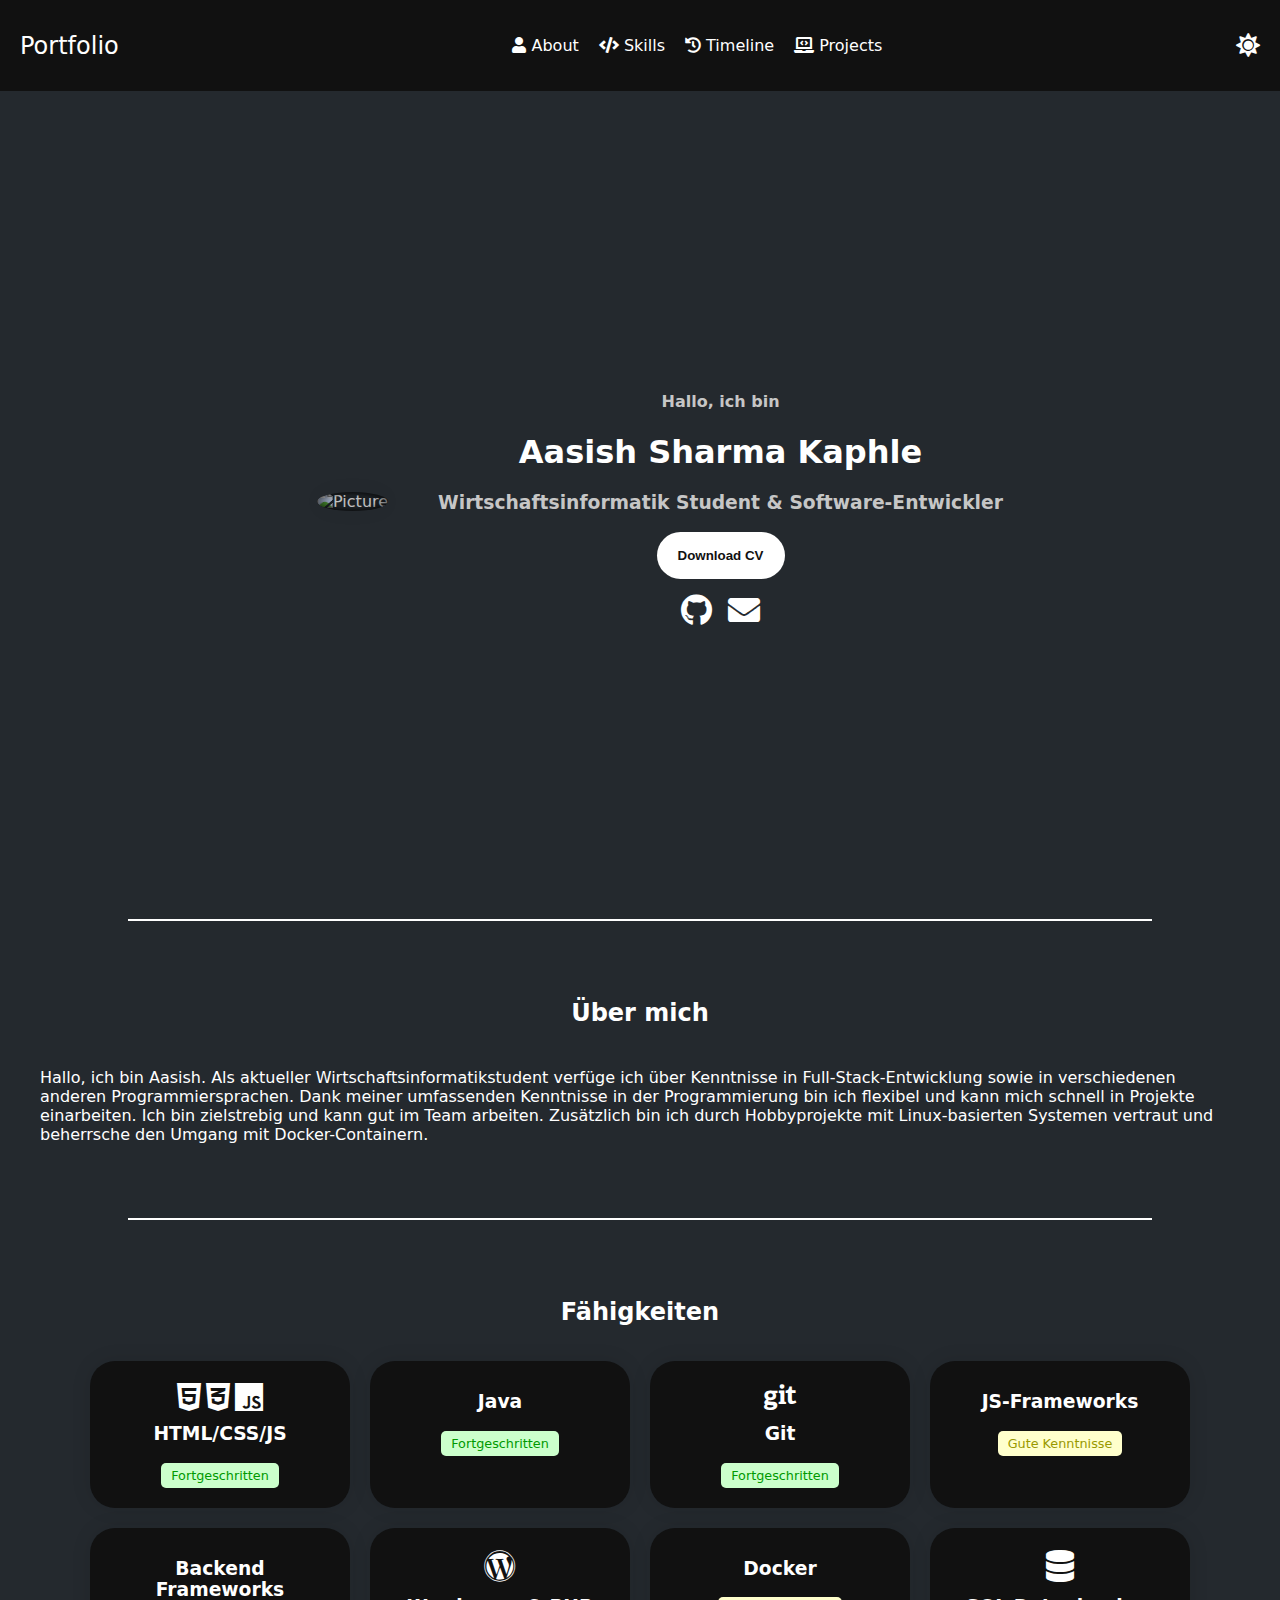
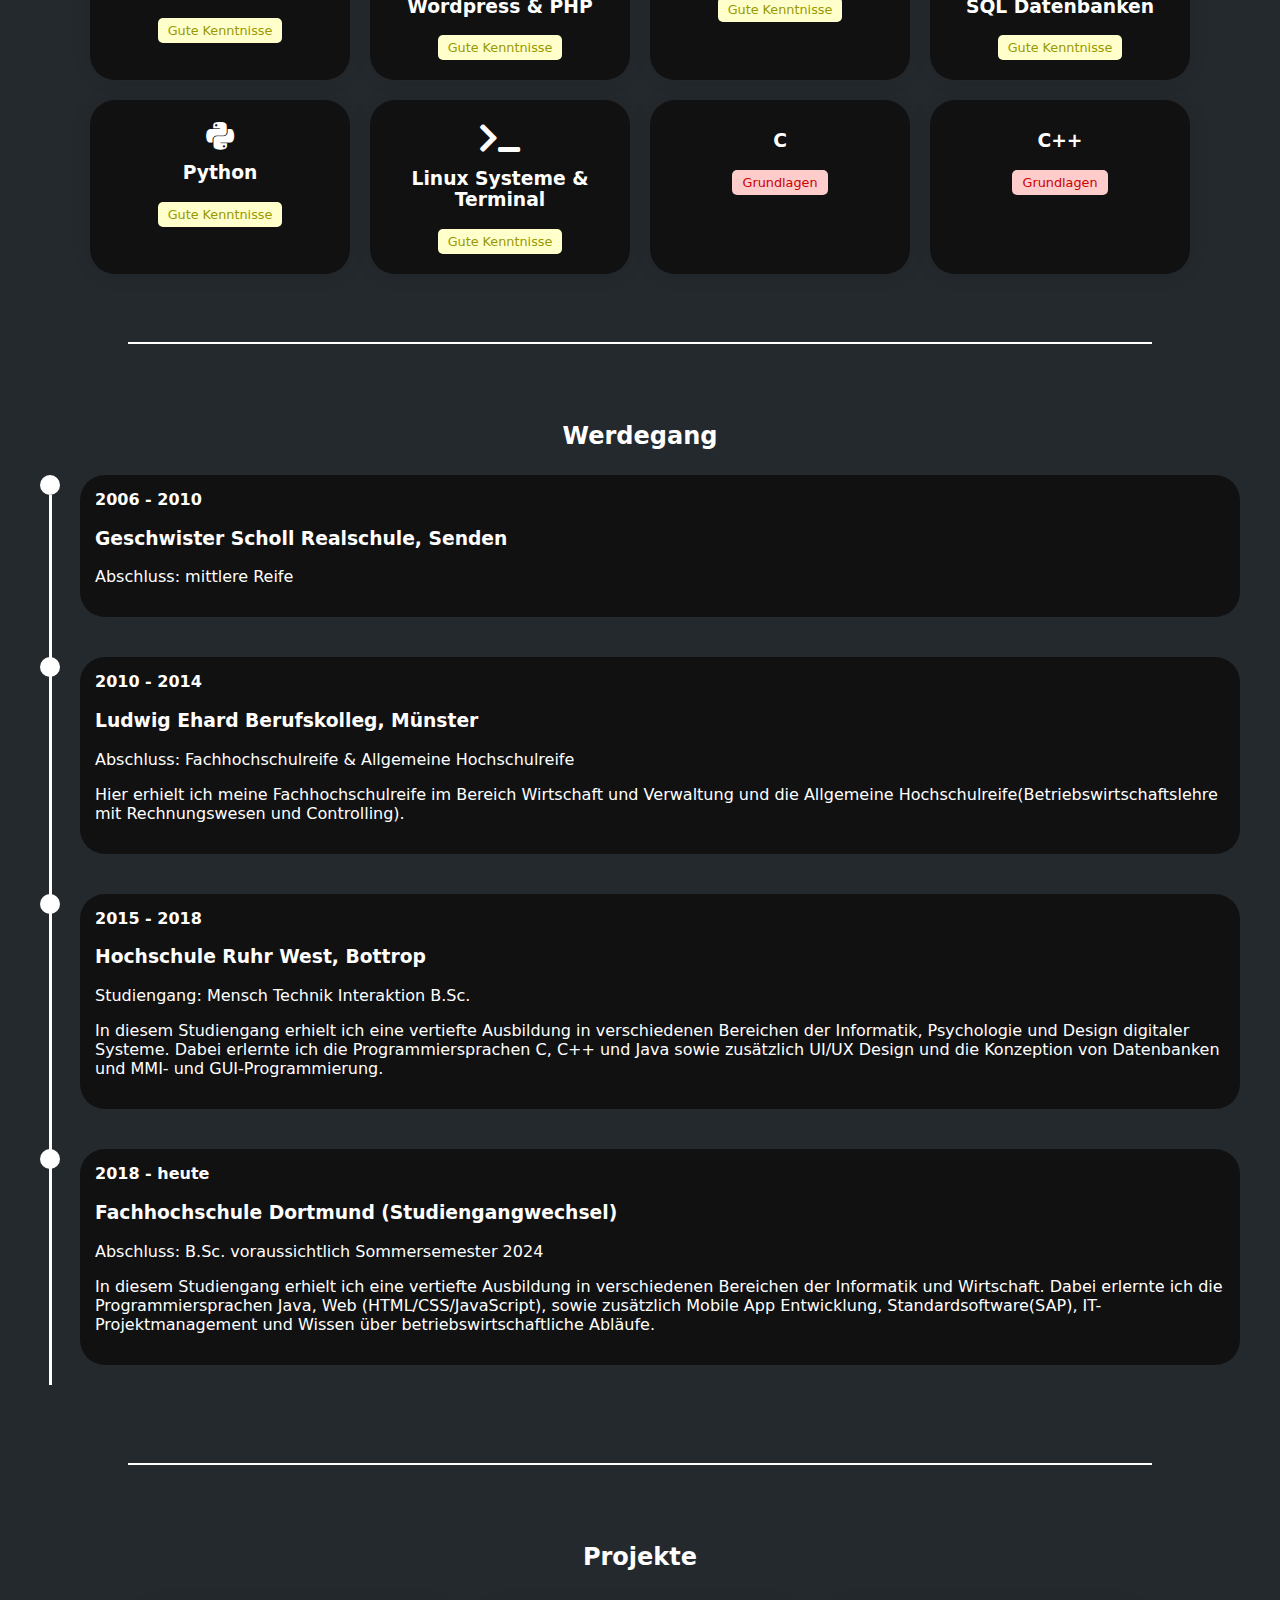
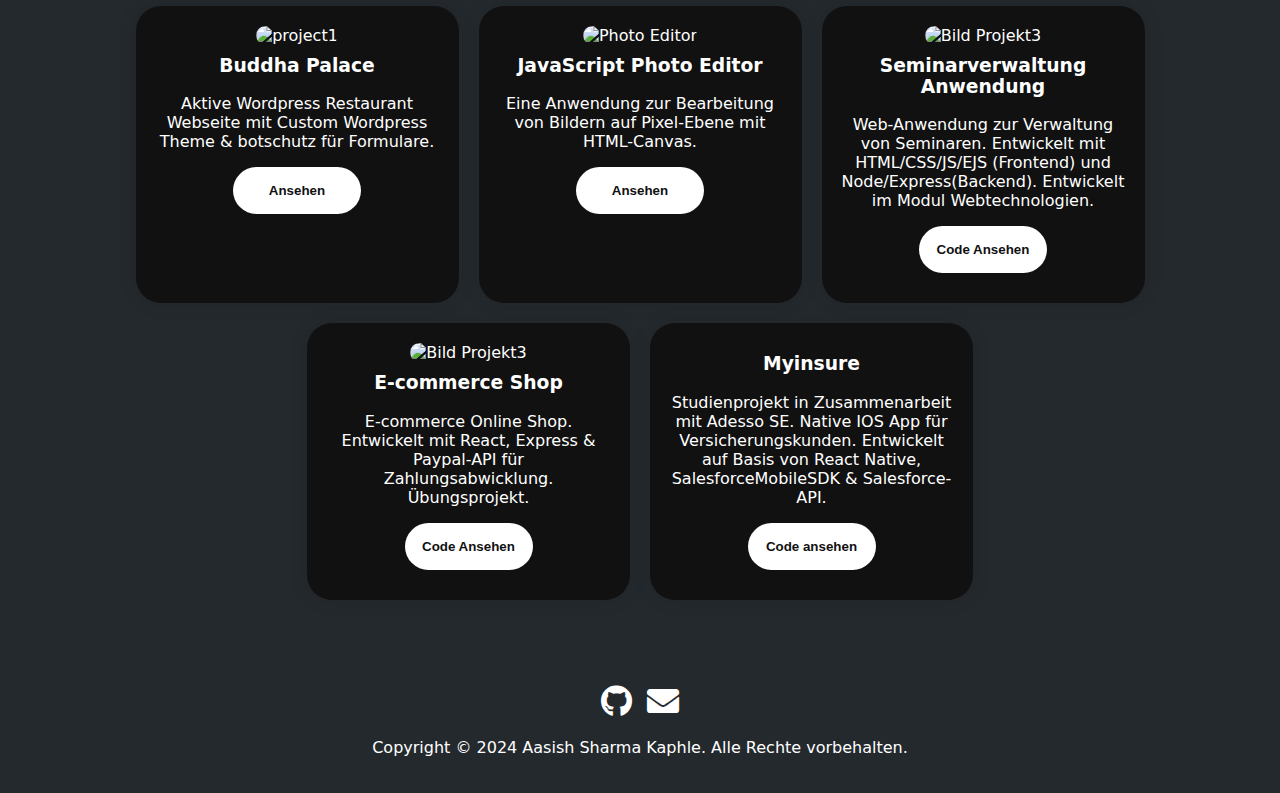
==== index.html @ c6741b60 "index-changes" ====
<!DOCTYPE html>
<html lang="de">

<head>
    <meta charset="UTF-8">
    <meta name="viewport" content="width=device-width, initial-scale=1.0">
    <title>Portfolio</title>
    <link rel="stylesheet" href="style.css">
    <link rel="stylesheet" href="https://cdnjs.cloudflare.com/ajax/libs/font-awesome/5.15.3/css/all.min.css">
    <link rel="stylesheet" type='text/css' href="https://cdn.jsdelivr.net/gh/devicons/devicon@latest/devicon.min.css" />
</head>

<body>
    <header>
        <nav>
            <div class="logo">Portfolio</div>
            <ul class="nav-links">
                <li><a href="#about"><i class="fas fa-user"></i> About</a></li>
                <li><a href="#skills"><i class="fas fa-code"></i> Skills</a></li>
                <li><a href="#timeline"><i class="fas fa-history"></i> Timeline</a></li>
                <li><a href="#projects"><i class="fas fa-laptop-code"></i> Projects</a></li>
            </ul>
            <div class="toggles">
                <div class="dark-mode-toggle"><i class="fas fa-moon"></i></div>
                <div id="ha-toggle"><i class="fa fa-bars"></i></div>
            </div>
        </nav>
    </header>

    <section id="intro">
        <div class="container">
            <div id="profile">
                <figure id="bild">
                    <img src="https://buddha-palace.de/wp-content/uploads/2024/05/420.png" alt="Picture"
                        class="profile-pic">
                </figure>
                <div id="intro-txt">
                    <h4 class="greyh">Hallo, ich bin</h4>
                    <h1 id="introh1">Aasish Sharma Kaphle</h1>
                    <h3 class="greyh">Wirtschaftsinformatik Student & Software-Entwickler</h3>
                    <div id="gm">
                        <div>
                            <button class="btn" onclick="location.href=''">
                                Download CV
                            </button>
                        </div>
                        <a href="https://github.com/AashSK" target="_blank"><i class="fab fa-github"></i></a>
                        <a href="mailto:aashis@live.de"><i class="fa fa-envelope" aria-hidden="true"></i>
                        </a>
                    </div>
                </div>
            </div>
        </div>
    </section>
    <hr>
    <section id="about">
        <div class="container">
            <h2>Über mich</h2>
            <div id="aboutsection">
                <p>Hallo, ich bin Aasish. Als aktueller Wirtschaftsinformatikstudent verfüge ich über Kenntnisse in
                    Full-Stack-Entwicklung sowie in
                    verschiedenen anderen Programmiersprachen. Dank meiner umfassenden Kenntnisse in der
                    Programmierung bin ich flexibel und kann mich schnell in Projekte einarbeiten. Ich bin zielstrebig
                    und kann gut im Team arbeiten. Zusätzlich bin
                    ich durch Hobbyprojekte mit Linux-basierten Systemen vertraut und beherrsche den Umgang mit
                    Docker-Containern.
                </p>
            </div>
        </div>
    </section>
    <hr>
    <section id="skills">
        <div class="container">
            <h2>Fähigkeiten</h2>
            <div class="card-container">
                <div class="card">
                    <i class="fab fa-html5"></i>
                    <i class="fab fa-css3-alt"></i>
                    <i class="fab fa-js"></i>
                    <h3>HTML/CSS/JS</h3>
                    <div class="skill-level advanced">Fortgeschritten</div>
                </div>
                <div class="card">
                    <i class="devicon-java-plain"></i>
                    <h3>Java</h3>
                    <div class="skill-level advanced">Fortgeschritten</div>
                </div>
                <div class="card">
                    <i class="fab fa-git"></i>
                    <h3>Git</h3>
                    <div class="skill-level advanced">Fortgeschritten</div>
                </div>
                <div class="card">
                    <i class="devicon-react-original"></i>
                    <i class="devicon-angular-plain"></i>
                    <h3>JS-Frameworks</h3>
                    <div class="skill-level intermediate">Gute Kenntnisse</div>
                </div>
                <div class="card">
                    <i class="devicon-nodejs-plain-wordmark"></i>
                    <i class="devicon-express-original"></i>
                    <i class="devicon-django-plain"></i>
                    <h3>Backend Frameworks</h3>
                    <div class="skill-level intermediate">Gute Kenntnisse</div>
                </div>
                <div class="card">
                    <i class="fab fa-wordpress"></i>
                    <i class="devicon-php-plain"></i>
                    <h3>Wordpress & PHP</h3>
                    <div class="skill-level intermediate">Gute Kenntnisse</div>
                </div>
                <div class="card">
                    <i class="devicon-docker-plain"></i>
                    <h3>Docker</h3>
                    <div class="skill-level intermediate">Gute Kenntnisse</div>
                </div>
                <div class="card">
                    <i class="fa fa-database" aria-hidden="true"></i>
                    <i class="devicon-postgresql-plain"></i>
                    <h3>SQL Datenbanken</h3>
                    <div class="skill-level intermediate">Gute Kenntnisse</div>
                </div>
                <div class="card">
                    <i class="fab fa-python"></i>
                    <h3>Python</h3>
                    <div class="skill-level intermediate">Gute Kenntnisse</div>
                </div>
                <div class="card">
                    <i class="devicon-linux-plain"></i>
                    <i class="fa fa-terminal" aria-hidden="true"></i>
                    <h3>Linux Systeme & Terminal</h3>
                    <div class="skill-level intermediate">Gute Kenntnisse</div>
                </div>
                <div class="card">
                    <i class="devicon-c-plain"></i>
                    <h3>C</h3>
                    <div class="skill-level basic">Grundlagen</div>
                </div>
                <div class="card">
                    <i class="devicon-cplusplus-plain"></i>
                    <h3>C++</h3>
                    <div class="skill-level basic">Grundlagen</div>
                </div>
            </div>
        </div>
    </section>
    <hr>

    <section id="timeline" class="section">
        <div class="container">
            <h2>Werdegang</h2>
            <div class="timeline">
                <div class="timeline-item">
                    <div class="timeline-dot"></div>
                    <div class="timeline-content">
                        <div class="timeline-date">2006 - 2010</div>
                        <h3>Geschwister Scholl Realschule, Senden</h3>
                        <p>Abschluss: mittlere Reife</p>
                    </div>
                </div>
                <div class="timeline-item">
                    <div class="timeline-dot"></div>
                    <div class="timeline-content">
                        <div class="timeline-date">2010 - 2014</div>
                        <h3>Ludwig Ehard Berufskolleg, Münster</h3>
                        <p>Abschluss: Fachhochschulreife & Allgemeine Hochschulreife</p>
                        <p>Hier erhielt ich meine Fachhochschulreife
                            im Bereich Wirtschaft und Verwaltung und die Allgemeine
                            Hochschulreife(Betriebswirtschaftslehre mit Rechnungswesen und Controlling). </p>
                    </div>
                </div>
                <div class="timeline-item">
                    <div class="timeline-dot"></div>
                    <div class="timeline-content">
                        <div class="timeline-date">2015 - 2018</div>
                        <h3>Hochschule Ruhr West, Bottrop</h3>
                        <p>Studiengang: Mensch Technik Interaktion B.Sc.</p>
                        <p>In diesem Studiengang erhielt ich eine vertiefte Ausbildung in verschiedenen Bereichen der
                            Informatik, Psychologie und Design digitaler Systeme. Dabei erlernte ich die
                            Programmiersprachen C, C++ und Java sowie zusätzlich UI/UX Design und die Konzeption von
                            Datenbanken und
                            MMI- und GUI-Programmierung.</p>
                    </div>
                </div>
                <div class="timeline-item">
                    <div class="timeline-dot"></div>
                    <div class="timeline-content">
                        <div class="timeline-date">2018 - heute</div>
                        <h3>Fachhochschule Dortmund (Studiengangwechsel)</h3>
                        <p>Abschluss: B.Sc. voraussichtlich Sommersemester 2024</p>
                        <p>In diesem Studiengang erhielt ich eine vertiefte Ausbildung in verschiedenen Bereichen der
                            Informatik und Wirtschaft. Dabei erlernte ich die Programmiersprachen Java, Web
                            (HTML/CSS/JavaScript), sowie zusätzlich Mobile App Entwicklung, Standardsoftware(SAP),
                            IT-Projektmanagement und Wissen über betriebswirtschaftliche Abläufe.</p>
                    </div>
                </div>
            </div>
        </div>
    </section>
    <hr>
    <section id="projects">
        <div class="container">
            <h2>Projekte</h2>
            <div class="card-container">
                <div class="card">
                    <img src="/aash-portfolio/assets/bp.png" alt="project1">
                    <h3>Buddha Palace</h3>
                    <p>Aktive Wordpress Restaurant Webseite mit Custom Wordpress Theme & botschutz für Formulare.</p>
                    <button class="btn" onclick="location.href='https://buddha-palace.de'">
                        Ansehen
                    </button>
                </div>
                <div class="card">
                    <img src="/aash-portfolio/assets/Pedit.png" alt="Photo Editor">
                    <h3>JavaScript Photo Editor</h3>
                    <p>Eine Anwendung zur Bearbeitung von Bildern auf Pixel-Ebene mit HTML-Canvas.</p>
                    <button class="btn" onclick="location.href='/aash-portfolio/projects/Photo-Editor/index.html'">
                        Ansehen
                    </button>
                </div>
                <div class="card">
                    <img src="/aash-portfolio/assets/seminar.png" alt="Bild Projekt3">
                    <h3>Seminarverwaltung Anwendung</h3>
                    <p>Web-Anwendung zur Verwaltung von Seminaren. Entwickelt mit HTML/CSS/JS/EJS (Frontend) und
                        Node/Express(Backend). Entwickelt im Modul Webtechnologien.</p>
                    <button class="btn" onclick="location.href='https://github.com/AashSK/Seminarverwaltung'">
                        Code Ansehen
                    </button>
                </div>
                <div class="card">
                    <img src="/aash-portfolio/assets/onlineshop.png" alt="Bild Projekt3">
                    <h3>E-commerce Shop</h3>
                    <p>E-commerce Online Shop. Entwickelt mit React, Express & Paypal-API für Zahlungsabwicklung.
                        Übungsprojekt.</p>
                    <button class="btn" onclick="location.href='https://github.com/AashSK/Seminarverwaltung'">
                        Code Ansehen
                    </button>
                </div>
                <div class="card">
                    <h3>Myinsure</h3>
                    <p>Studienprojekt in Zusammenarbeit mit Adesso SE. Native IOS App für Versicherungskunden.
                        Entwickelt auf Basis von React Native, SalesforceMobileSDK & Salesforce-API.</p>
                    <button class="btn" onclick="location.href='https://github.com/AashSK/myinsure'">
                        Code ansehen
                    </button>
                </div>
            </div>
        </div>
    </section>

    <footer>
        <a href="https://github.com/AashSK" target="_blank"><i class="fab fa-github"></i></a>
        <a href="mailto:aashis@live.de"><i class="fa fa-envelope" aria-hidden="true"></i>
        </a>
        <p>Copyright &#169; 2024 Aasish Sharma Kaphle. Alle Rechte vorbehalten.</p>
    </footer>

    <script src="script.js"></script>
</body>

</html>
---- style.css ----
html {
    scroll-behavior: smooth;
    scroll-snap-type: y mandatory;
    -webkit-font-smoothing: antialiased;
}

:root {
    --primary-color: #24292e;
    --secondary-color: #fff;
    --dark-color: #111;
    --light-color: #f2f2f2;
}

body {
    font-family: system-ui, -apple-system, BlinkMacSystemFont, 'Segoe UI', Roboto, Oxygen, Ubuntu, Cantarell, 'Open Sans', 'Helvetica Neue', sans-serif;
    background-color: #f2f2f2;
    color: var(--primary-color);
    transition: background-color 0.5s, color 0.5s;
    margin: 0;
    padding: 0;
}

header {
    top: 0;
    left: 0;
    position: sticky;
    background-color: var(--primary-color);
    color: var(--secondary-color);
    padding: 20px 0;
    z-index: 1;
}

nav {
    display: flex;
    justify-content: space-between;
    align-items: center;
    padding: 0 20px;
}

.logo {
    font-size: 1.5em;
}

.nav-links {
    list-style-type: none;
    display: flex;
    gap: 20px;
}

.nav-links li a {
    color: var(--secondary-color);
    text-decoration: none;
}

.nav-links li a:hover {
    text-decoration: underline;
}

.toggles {
    display: flex;
    gap: 20px;
}

nav #ha-toggle {
    display: none;
}

section {
    padding: 50px 0;
}

section h2 {
    margin-bottom: 25px;
    text-align: center;
}

img {
    border-radius: 50%;
    max-width: 100%;
    height: auto;
}

#bild {
    border-radius: 50%;
    box-shadow: 0 0 20px rgba(0, 0, 0, 0.05);
    position: relative;
    overflow: hidden;
}

#bild::before {
    content: "";
    position: absolute;
    top: 0;
    left: 0;
    width: 100%;
    height: 100%;
    background: radial-gradient(ellipse at center, rgba(0, 0, 0, 0.25) 45%, rgba(0, 0, 0, 1) 100%);
}

#bild img {
    display: block;
}

#introh1 {
    font-size: xx-large;
    position: relative;
    animation: waviy 3s infinite;
    animation-delay: calc(.1s * var(--i));
}

@keyframes waviy {

    0%,
    40%,
    100% {
        transform: translateY(0)
    }

    20% {
        transform: translateY(-10px)
    }
}

.btn {
    font-weight: 600;
    transition: all 300ms ease;
    padding: 1rem;
    width: 8rem;
    border: none;
    border-radius: 2rem;
    margin-bottom: 10px;
    color: var(--secondary-color);
    background-color: var(--primary-color);
    transition: transform 0.3s ease;
    cursor: pointer;
}

.btn:hover {
    transform: translateY(-3px);
}

.dark .btn {
    color: var(--dark-color);
    background-color: var(--secondary-color);
}

.greyh {
    color: #545454;
}

.dark .greyh {
    color: #c6c6c6;
}

#profile {
    display: flex;
    flex-flow: row wrap;
    align-items: center;
    height: 80vh;
    justify-content: center;
    text-align: center;
    gap: 10px;
}

#profile i {
    font-size: 2em;
    color: var(--primary-color);
    margin: 5px;
}

.dark #profile i {
    color: var(--secondary-color);
}

#gm {
    text-align: center;
}

#aboutsection {
    display: flex;
    flex-flow: row wrap;
}


hr {
    width: 80%;
    height: 2px;
    background: var(--primary-color);
    border: 0;
}

.dark hr {
    background: var(--secondary-color);
}

.container {
    max-width: 1200px;
    margin: 0 auto;
    padding: 0 20px;
}

.card-container {
    display: flex;
    flex-wrap: wrap;
    justify-content: center;
}

.card {
    background-color: var(--secondary-color);
    box-shadow: 0 0 20px rgba(0, 0, 0, 0.1);
    border-radius: 25px;
    padding: 20px;
    margin: 10px;
    text-align: center;
    width: 220px;
    transition: transform 0.3s ease;
}

.card:hover {
    transform: translateY(-5px);
}


.card i {
    font-size: 2em;
    color: var(--primary-color);
}

.card h3 {
    margin-top: 10px;
}

footer {
    background-color: var(--primary-color);
    color: var(--secondary-color);
    text-align: center;
    padding: 20px 0;
}

footer i {
    font-size: 2em;
    color: var(--secondary-color);
    margin: 5px;
}

.dark footer i {
    color: var(--secondary-color);
}

.dark-mode-toggle {
    cursor: pointer;
}

.dark-mode-toggle i {
    font-size: 1.5em;
}

.timeline {
    position: relative;
}

.timeline-item {
    display: flex;
    margin-bottom: 40px;
}

.timeline-dot {
    width: 20px;
    height: 20px;
    background-color: var(--primary-color);
    border-radius: 50%;
    margin-right: 20px;
}

.timeline-content {
    flex: 1;
    padding: 15px;
    border-radius: 25px;
    background-color: var(--secondary-color);
}

.timeline-date {
    font-weight: bold;
    margin-bottom: 10px;
    color: var(--primary-color);
}

.timeline-item::after {
    content: '';
    position: absolute;
    width: 3px;
    height: 100%;
    background-color: var(--primary-color);
    left: 9px;
    top: 20px;
}

/* Dark mode */
.dark {
    background-color: var(--primary-color);
    color: var(--secondary-color);
}

.dark header {
    background-color: var(--dark-color);
}

.dark nav {
    background-color: var(--dark-color);
}

.dark .nav-links li a {
    color: var(--secondary-color);
}

.dark .card {
    background-color: var(--dark-color);
    color: var(--secondary-color);
}

.dark .card i {
    color: var(--secondary-color);
}

.dark .timeline-item::after {
    background-color: var(--secondary-color);
}

.dark .timeline-content {
    background-color: var(--dark-color);
    border-color: var(--secondary-color);
    color: var(--secondary-color);
}

.dark .timeline-dot {
    width: 20px;
    height: 20px;
    background-color: var(--secondary-color);
    border-radius: 50%;
    margin-right: 20px;
}

.dark .timeline-date {
    font-weight: bold;
    margin-bottom: 10px;
    color: var(--secondary-color);
}

.skill-level {
    display: inline-block;
    padding: 5px 10px;
    border-radius: 5px;
    font-size: 0.8em;
}

.basic {
    background-color: #ffcccc;
    color: #cc0000;
}

.intermediate {
    background-color: #ffffcc;
    color: #999900;
}

.advanced {
    background-color: #ccffcc;
    color: #009900;
}

#projects .container {
    flex: 1;
    width: 90vw;
}

#projects img {
    border-radius: 25px;
}

#projects .card {
    width: calc(25% - 5px);
    min-width: 220px;
}

@media screen and (max-width: 768px) {

    #intro {
        height: 83vh;
        text-align: center;
    }

    #profile {
        gap: 5px;
        height: 55vh;
        align-items: center;
    }

    nav #ha-toggle {
        display: block;
    }

    nav .fa-bars {
        font-size: 1.5em;
        cursor: pointer;
    }

    nav .fa-times {
        font-size: 1.5em;
        cursor: pointer;
    }

    .nav-links {
        display: none;
    }

    nav.active .nav-links {
        display: flex;
        flex-direction: column;
        width: 100vw;
        align-items: center;
        position: fixed;
        gap: 0;
        top: 53px;
        background-color: var(--primary-color);
        padding: 15px 0 15px 0;
        left: 0;
        border-top: #fff 1px solid;
    }

    nav.active .nav-links li {
        width: 100%;
        text-align: center;
        padding: 15px 0 15px 0;
    }

    nav.active .nav-links li:hover {
        background-color: #111;
    }
}
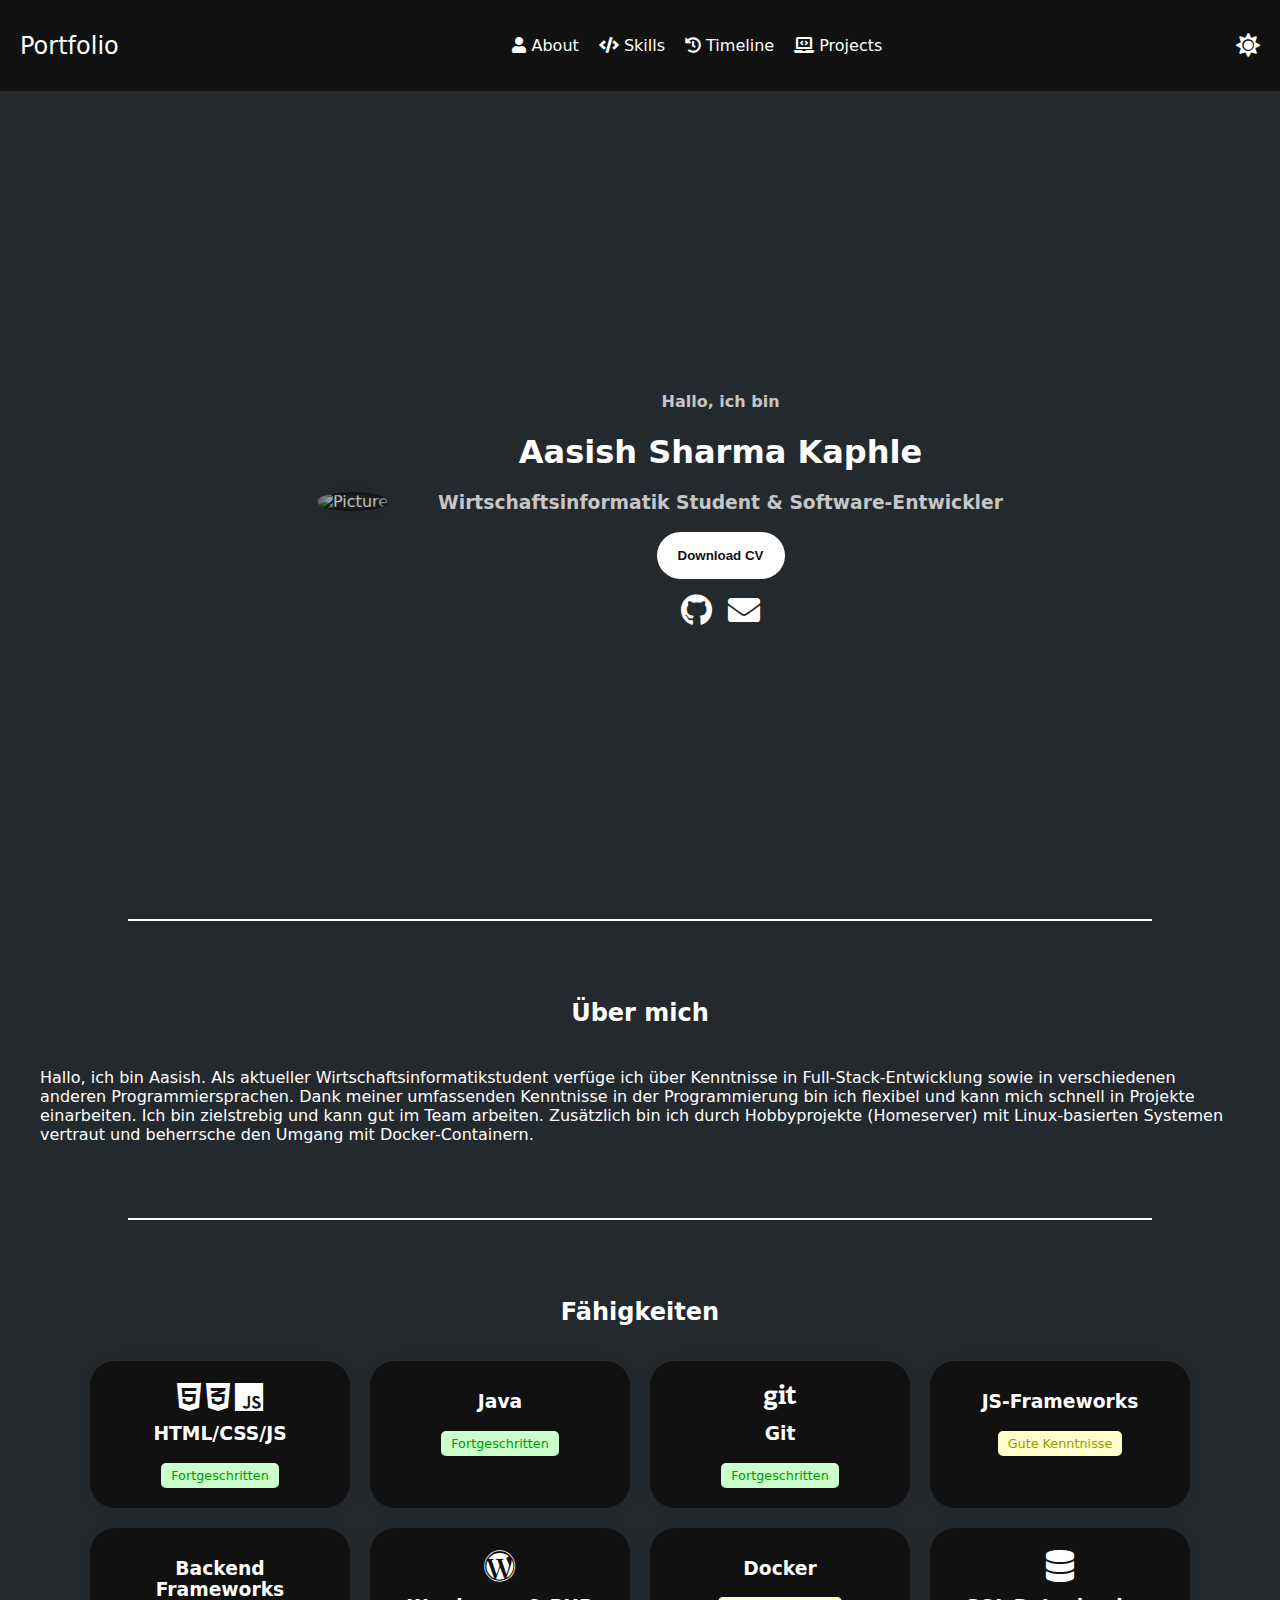
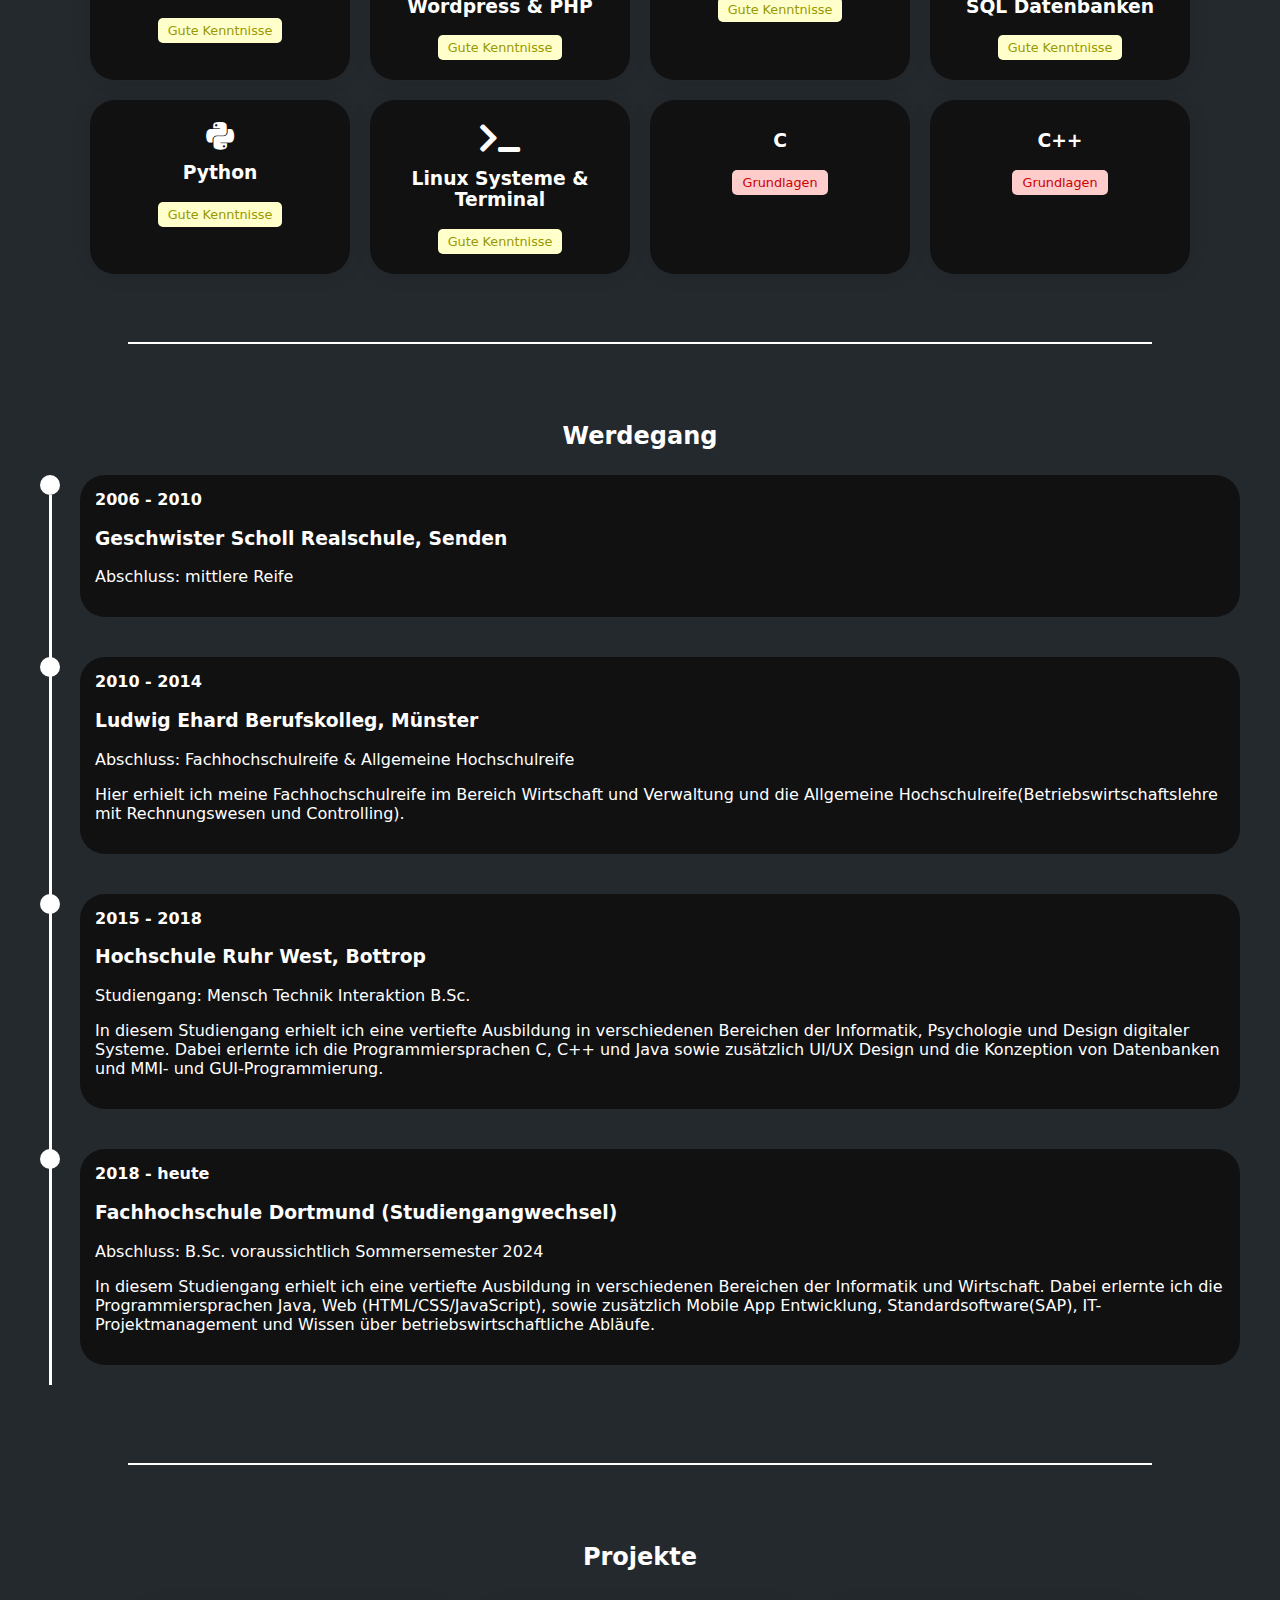
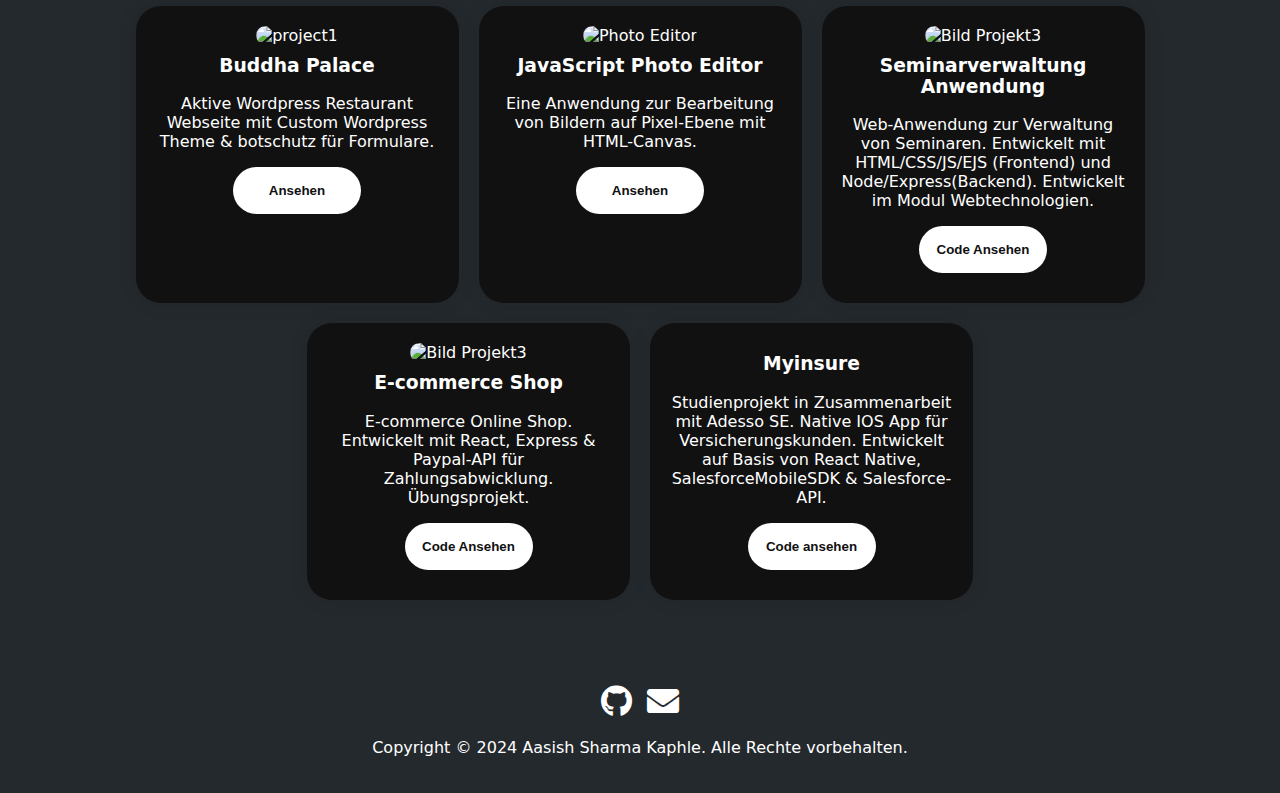
==== commit db48d808: "index-changes" ====
--- a/index.html
+++ b/index.html
@@ -4,7 +4,7 @@
 <head>
     <meta charset="UTF-8">
     <meta name="viewport" content="width=device-width, initial-scale=1.0">
-    <title>Portfolio</title>
+    <title>Portfolio Aasish Sharma Kaphle</title>
     <link rel="stylesheet" href="style.css">
     <link rel="stylesheet" href="https://cdnjs.cloudflare.com/ajax/libs/font-awesome/5.15.3/css/all.min.css">
     <link rel="stylesheet" type='text/css' href="https://cdn.jsdelivr.net/gh/devicons/devicon@latest/devicon.min.css" />
@@ -40,7 +40,8 @@
                     <h3 class="greyh">Wirtschaftsinformatik Student & Software-Entwickler</h3>
                     <div id="gm">
                         <div>
-                            <button class="btn" onclick="location.href=''">
+                            <button class="btn"
+                                onclick="location.href='https://buddha-palace.de/wp-content/uploads/2024/05/Lebenslauf.pdf'">
                                 Download CV
                             </button>
                         </div>
@@ -62,7 +63,8 @@
                     verschiedenen anderen Programmiersprachen. Dank meiner umfassenden Kenntnisse in der
                     Programmierung bin ich flexibel und kann mich schnell in Projekte einarbeiten. Ich bin zielstrebig
                     und kann gut im Team arbeiten. Zusätzlich bin
-                    ich durch Hobbyprojekte mit Linux-basierten Systemen vertraut und beherrsche den Umgang mit
+                    ich durch Hobbyprojekte (Homeserver) mit Linux-basierten Systemen vertraut und beherrsche den Umgang
+                    mit
                     Docker-Containern.
                 </p>
             </div>
@@ -228,11 +230,11 @@
                     </button>
                 </div>
                 <div class="card">
-                    <img src="/aash-portfolio/assets/onlineshop.png" alt="Bild Projekt3">
+                    <img src="/aash-portfolio/assets/onlineshop.jpg" alt="Bild Projekt3">
                     <h3>E-commerce Shop</h3>
                     <p>E-commerce Online Shop. Entwickelt mit React, Express & Paypal-API für Zahlungsabwicklung.
                         Übungsprojekt.</p>
-                    <button class="btn" onclick="location.href='https://github.com/AashSK/Seminarverwaltung'">
+                    <button class="btn" onclick="location.href='https://github.com/AashSK/E-commerce'">
                         Code Ansehen
                     </button>
                 </div>
--- a/style.css
+++ b/style.css
@@ -374,7 +374,7 @@
 }
 
 #projects img {
-    border-radius: 25px;
+    border-radius: 15px;
 }
 
 #projects .card {
@@ -436,4 +436,10 @@
     nav.active .nav-links li:hover {
         background-color: #111;
     }
+}
+
+@media only screen and (orientation: landscape) {
+    #profile {
+        overflow-x: hidden;
+    }
 }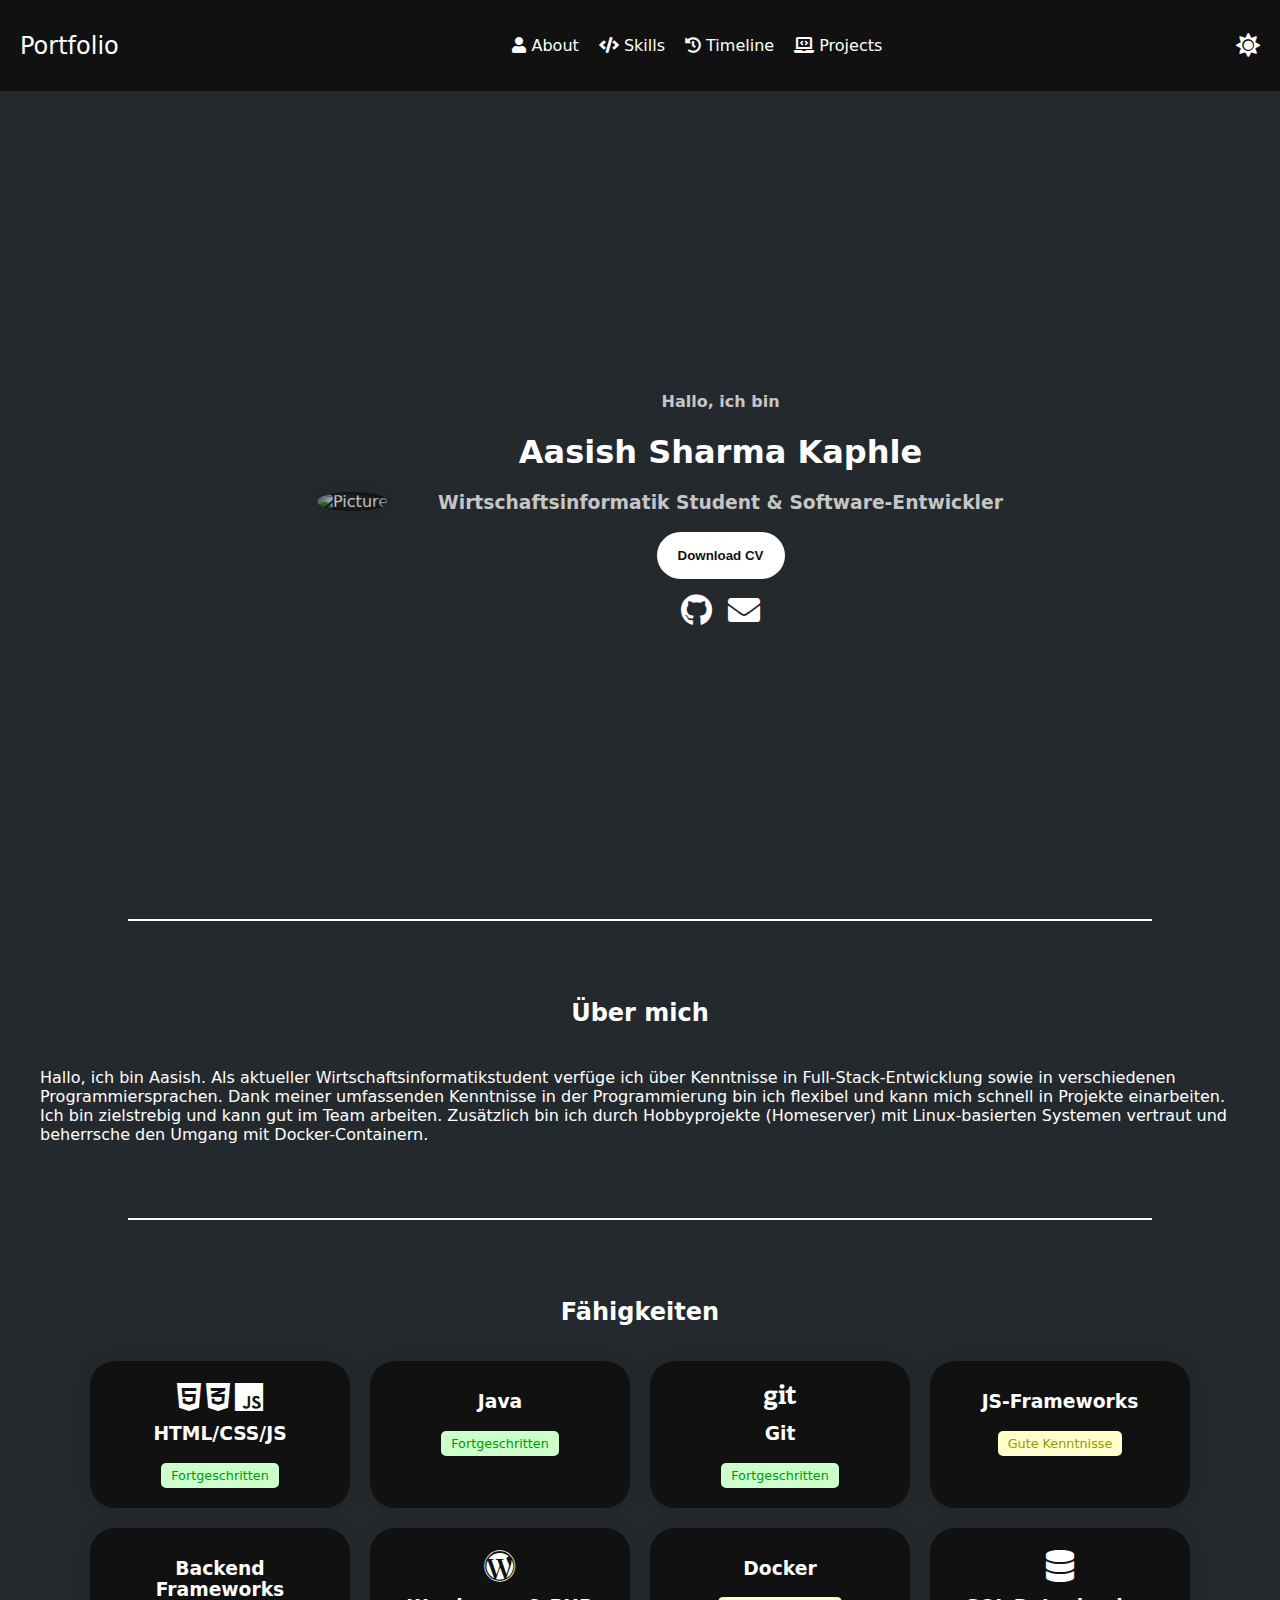
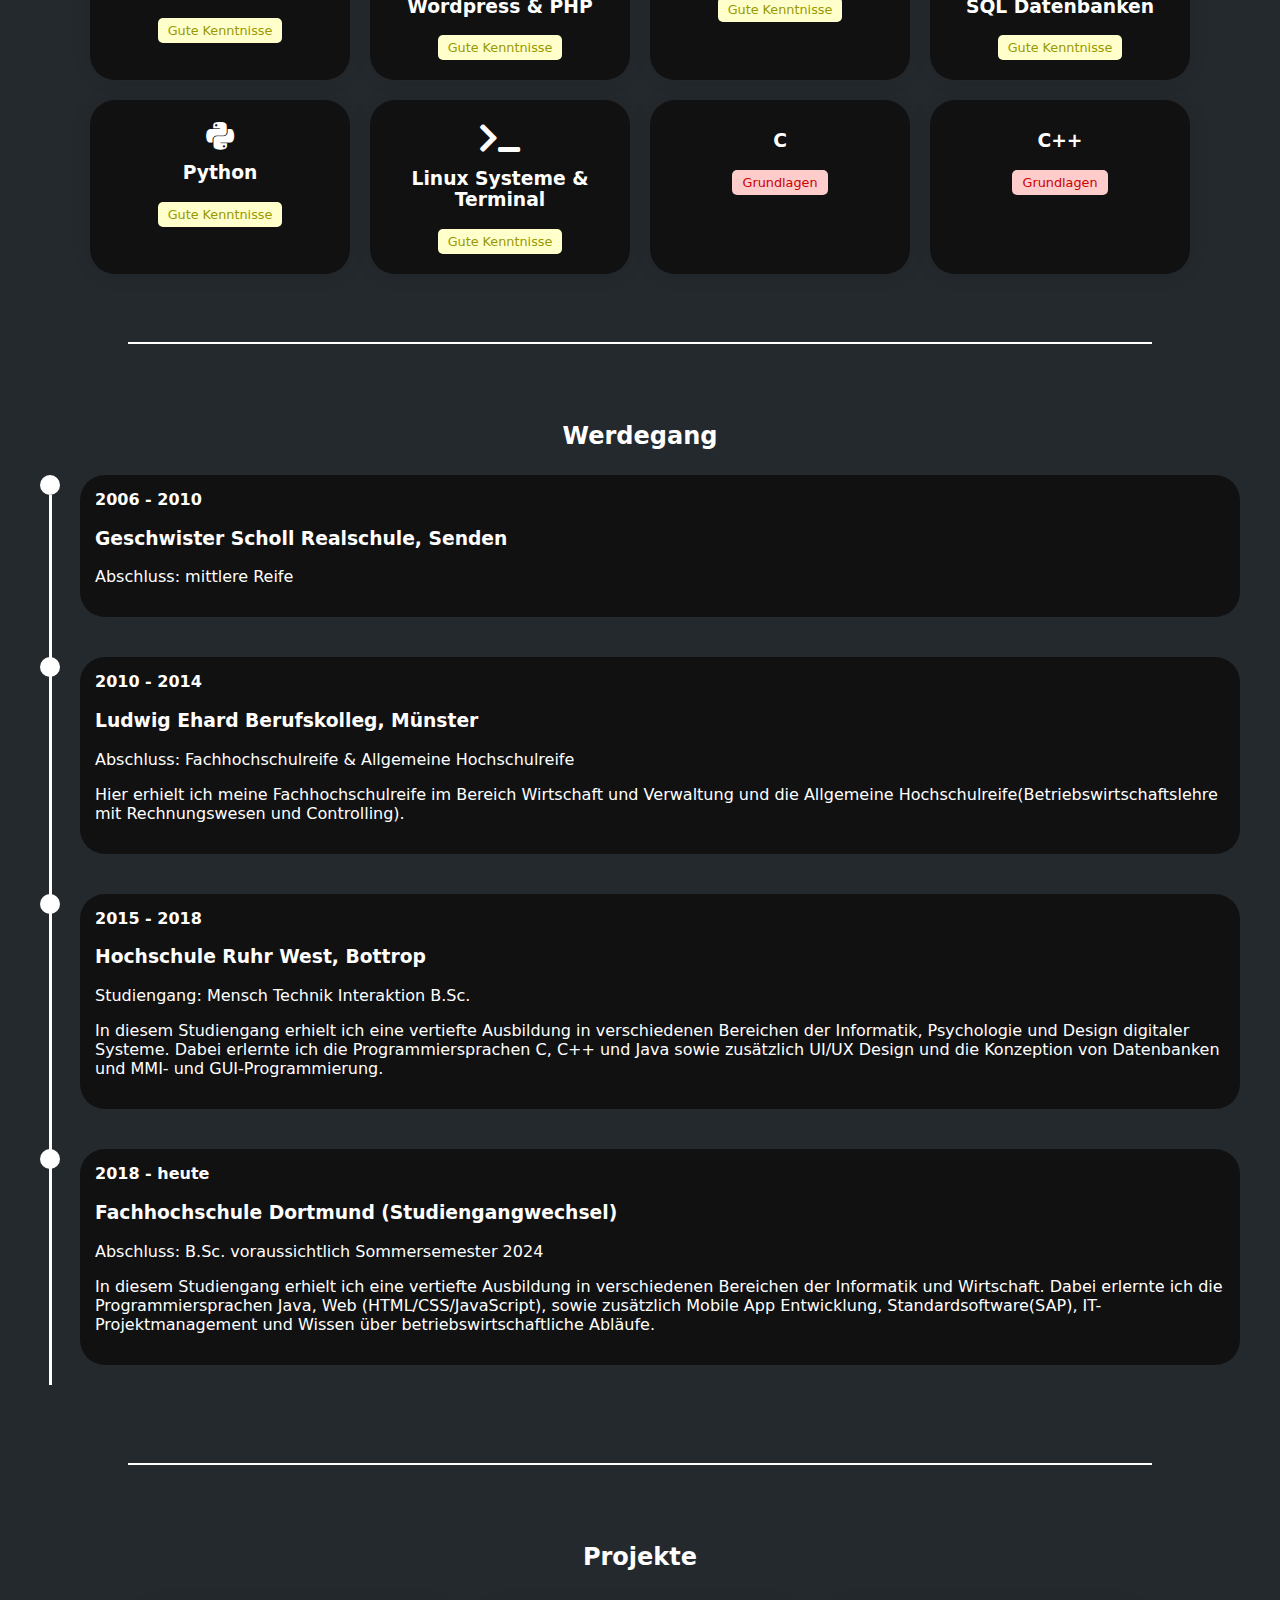
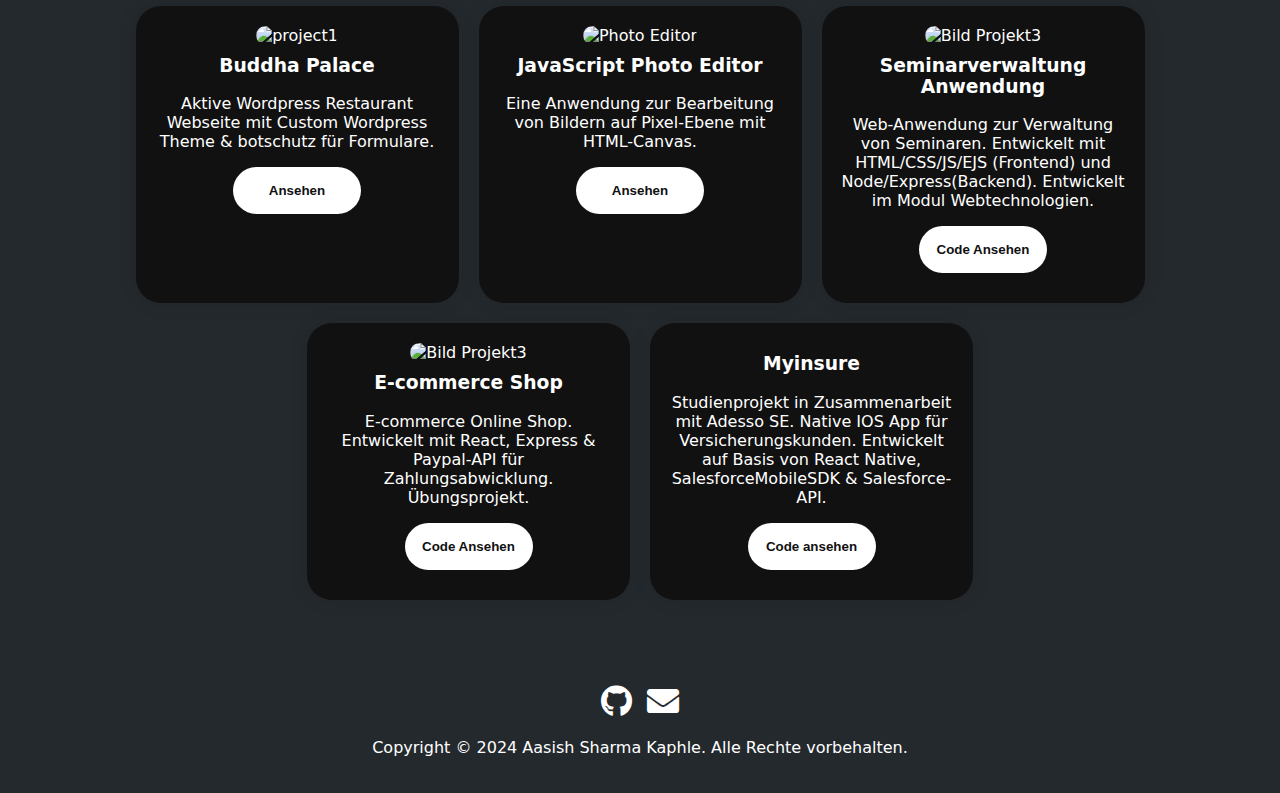
==== commit 43545603: "index-changes" ====
--- a/index.html
+++ b/index.html
@@ -60,7 +60,7 @@
             <div id="aboutsection">
                 <p>Hallo, ich bin Aasish. Als aktueller Wirtschaftsinformatikstudent verfüge ich über Kenntnisse in
                     Full-Stack-Entwicklung sowie in
-                    verschiedenen anderen Programmiersprachen. Dank meiner umfassenden Kenntnisse in der
+                    verschiedenen Programmiersprachen. Dank meiner umfassenden Kenntnisse in der
                     Programmierung bin ich flexibel und kann mich schnell in Projekte einarbeiten. Ich bin zielstrebig
                     und kann gut im Team arbeiten. Zusätzlich bin
                     ich durch Hobbyprojekte (Homeserver) mit Linux-basierten Systemen vertraut und beherrsche den Umgang
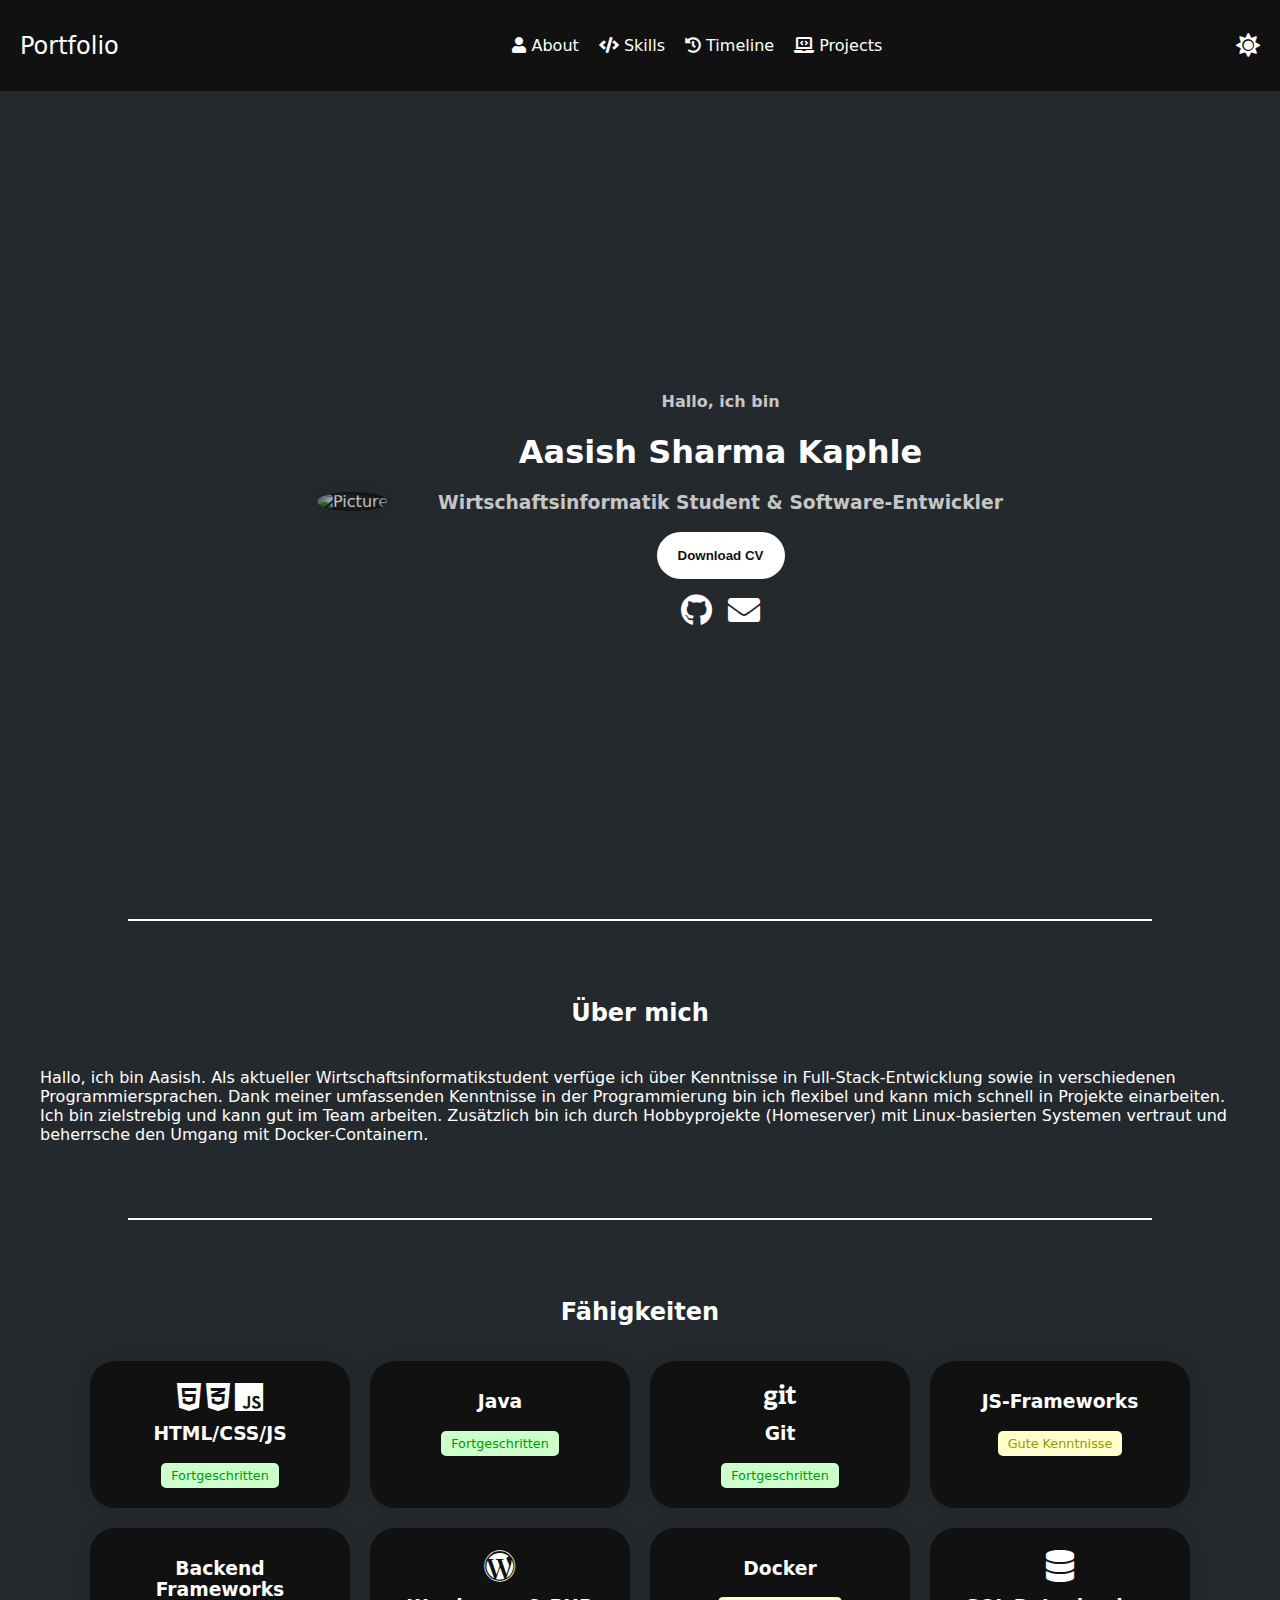
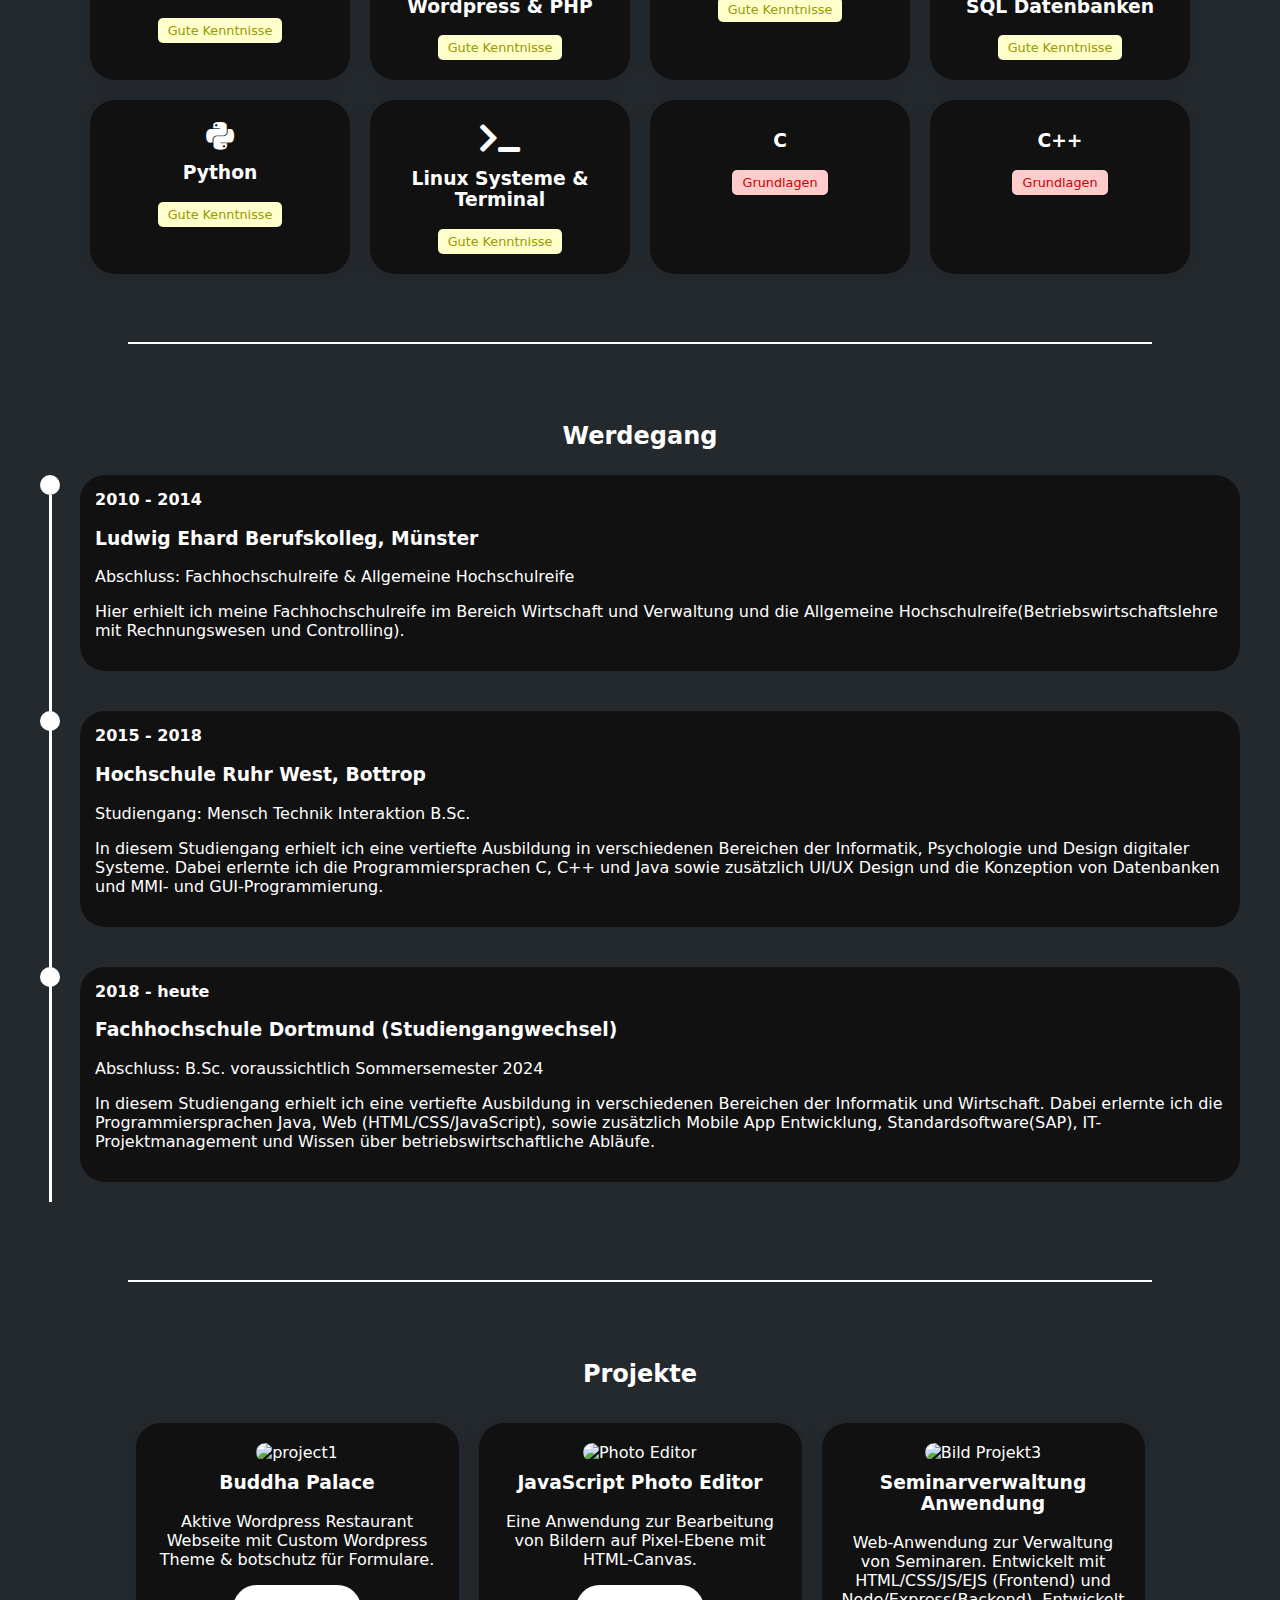
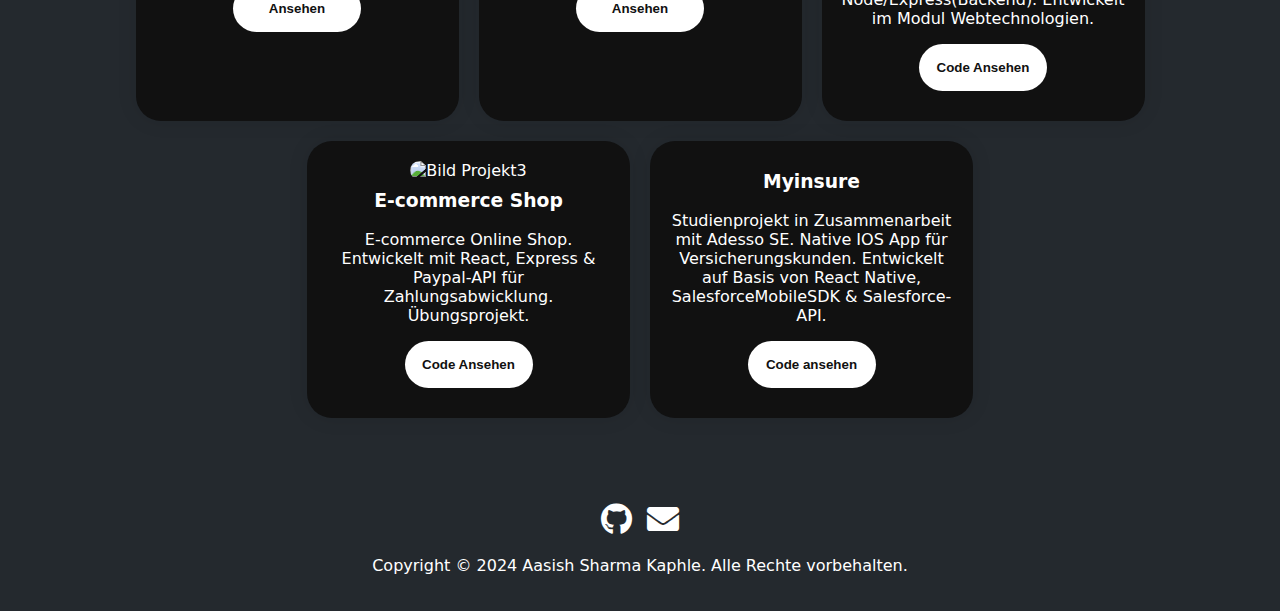
==== commit 59597b2b: "index-changes" ====
--- a/index.html
+++ b/index.html
@@ -155,14 +155,6 @@
                 <div class="timeline-item">
                     <div class="timeline-dot"></div>
                     <div class="timeline-content">
-                        <div class="timeline-date">2006 - 2010</div>
-                        <h3>Geschwister Scholl Realschule, Senden</h3>
-                        <p>Abschluss: mittlere Reife</p>
-                    </div>
-                </div>
-                <div class="timeline-item">
-                    <div class="timeline-dot"></div>
-                    <div class="timeline-content">
                         <div class="timeline-date">2010 - 2014</div>
                         <h3>Ludwig Ehard Berufskolleg, Münster</h3>
                         <p>Abschluss: Fachhochschulreife & Allgemeine Hochschulreife</p>
